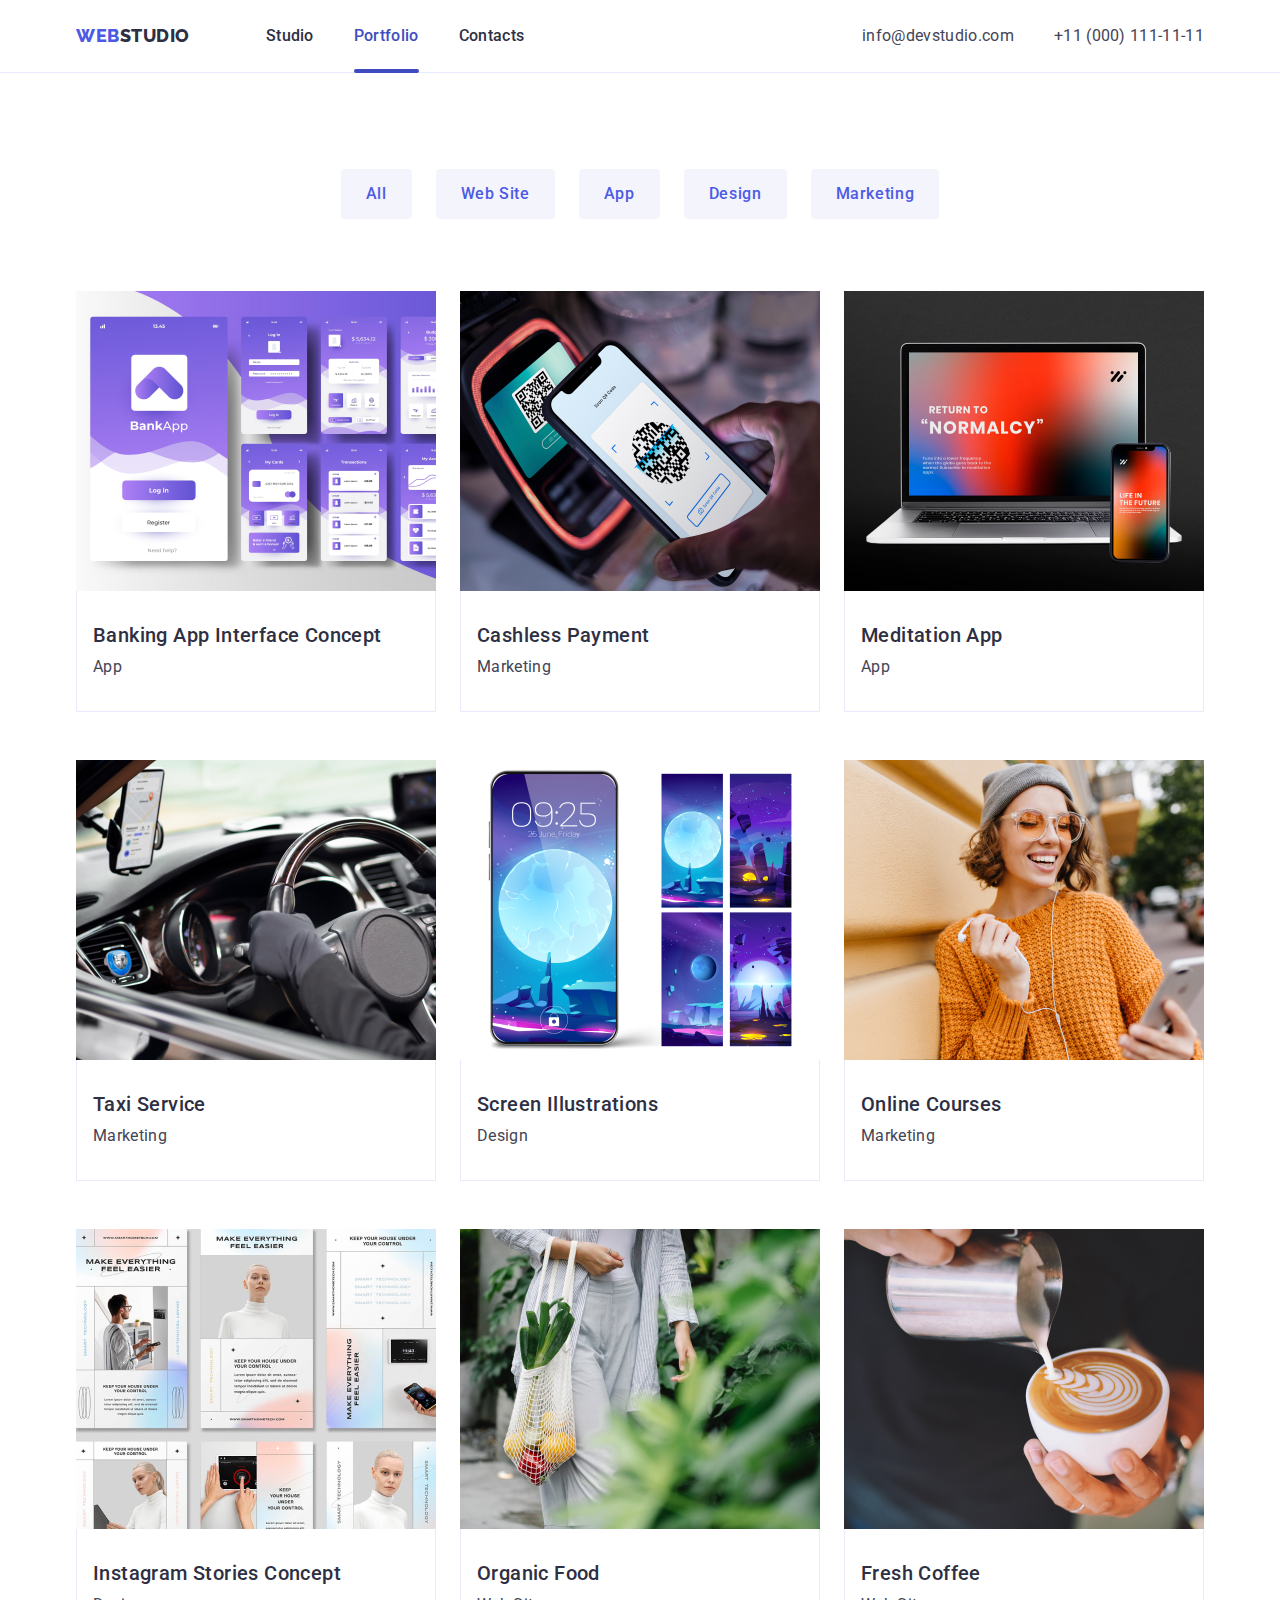
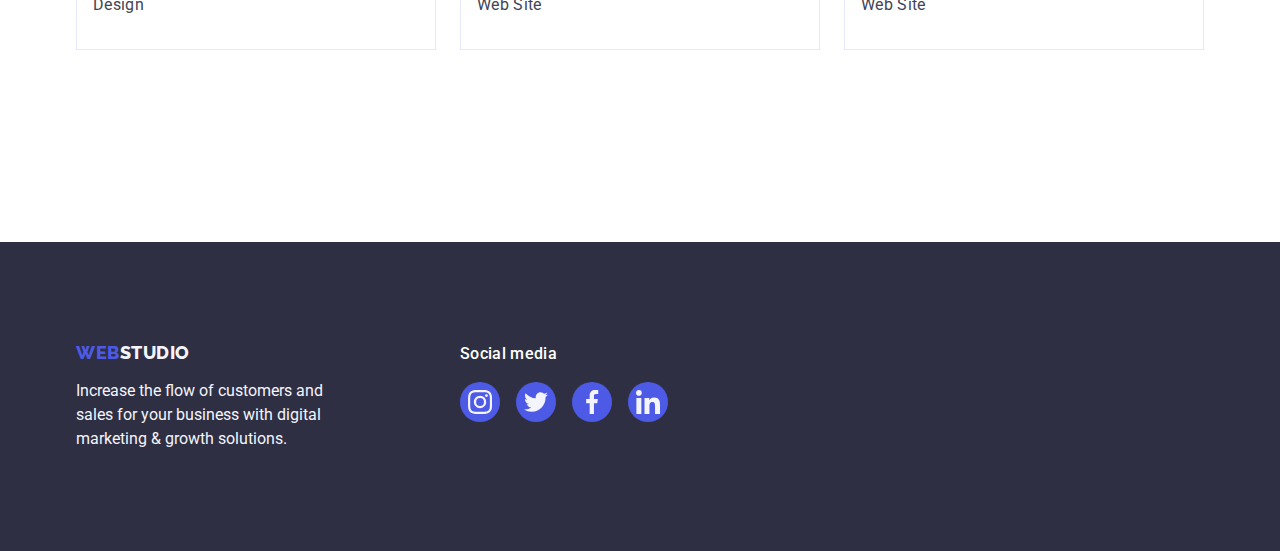
==== portfolio.html @ 9b905c75 "hw-6" ====
<!DOCTYPE html>
<html lang="en">
<head>
    <meta charset="UTF-8">
    <meta http-equiv="X-UA-Compatible" content="IE=edge">
    <meta name="viewport" content="width=device-width, initial-scale=1.0">
    <link rel="preconnect" href="https://fonts.googleapis.com">
    <link rel="preconnect" href="https://fonts.gstatic.com" crossorigin>
    <link href="https://fonts.googleapis.com/css2?family=Raleway:wght@800&family=Roboto:wght@400;500;700;900&display=swap"
        rel="stylesheet">
        <link rel="stylesheet" href="https://cdn.jsdelivr.net/npm/modern-normalize@1.1.0/modern-normalize.min.css">
    <link rel="stylesheet" href="./css/styles.css">
    <title>WebStudio</title>
</head>
<body class="body-class">
        <header class="header-portfolio">
            <div class="div-portfolio container">
            <nav class="nav-portfolio">
            <a class="logo link logo-portfolio" href="./index.html"> Web<span class="span-portfolio">Studio</span></a>
            <ul class="list link menu-nav">
                <li><a class="nav-link link" href="./index.html">Studio</a></li>
                <li><a class="nav-link link current" href="./portfolio.html">Portfolio</a></li>
                <li><a class="nav-link link" href="">Contacts</a></li>
            </ul>
            </nav>
        <address class="address">
            <ul class="list address-link">
                <li>
                    <a href="mailto:info@devstudio.com" class="test-link list link">info@devstudio.com</a>
                </li>
                <li>
                    <a href="tel:+110001111111" class="test-link list link">+11 (000) 111-11-11</a>
                </li>
            </ul>
        </address>
        </div>
        </header>

        <main>

            <!-- секція-->
            <section class="section-portfolio">
                <div class="container">
                <h1 hidden>portfolio</h1>
                <ul class="list portfolio-menu-one ">
                    <li>
                        <button type="button" class="button-button">All</button>
                    </li>
                    <li>
                        <button type="button" class="button-button">Web Site</button>
                    </li>
                    <li>
                        <button type="button" class="button-button">App</button>
                    </li>
                    <li>
                        <button type="button" class="button-button">Design</button>
                    </li>
                    <li>
                        <button type="button" class="button-button">Marketing</button>
                    </li>

                </ul>

            <ul class="list portfolio-menu">

               <li class="portfolio-list">
                <a href="" class="link portfolio-link">
            <div class="wraper-overlav">
                <img src="./images/banking.jpg" alt="banking">
                <p class="overlav">
                    14 Stylish and User-Friendly App Design Concepts · Task Manager App · Calorie Tracker App · Exotic Fruit
                    Ecommerce App ·
                    Cloud Storage App
                </p>
            </div>
            <div class="portfolio-div ">
                <h2 class="body">Banking App Interface Concept</h2>
                <p class="text-class">App</p>
            </div>
                </a>
                </li>

                <li class="portfolio-list">
                <a href="" class="link portfolio-link">
            <div class="wraper-overlav">
                <img src="./images/cashless.jpg" alt="cashless">
                    <p class="overlav">
                        14 Stylish and User-Friendly App Design Concepts · Task Manager App · Calorie Tracker App · Exotic Fruit
                        Ecommerce App ·
                        Cloud Storage App
                    </p>
            </div>
            <div class="portfolio-div ">
                <h2 class="body">Cashless Payment</h2>
                <p class="text-class">Marketing</p>
            </div>
                </a>
                </li>

                <li class="portfolio-list">
                <a href="" class="link portfolio-link">
            <div class="wraper-overlav">
                <img src="./images/meditation.jpg" alt="meditation">
                <p class="overlav">
                    14 Stylish and User-Friendly App Design Concepts · Task Manager App · Calorie Tracker App · Exotic Fruit
                    Ecommerce App ·
                    Cloud Storage App
                </p>
            </div>
            <div class="portfolio-div ">
                <h2 class="body">Meditation App</h2>
                <p class="text-class">App</p>
            </div>
                </a>
                </li>

                <li class="portfolio-list">
                <a href="" class="link portfolio-link">
            <div class="wraper-overlav">
                <img src="./images/taxi.jpg" alt="taxi">
                <p class="overlav">
                    14 Stylish and User-Friendly App Design Concepts · Task Manager App · Calorie Tracker App · Exotic Fruit
                    Ecommerce App ·
                    Cloud Storage App
                </p>
            </div>
            <div class="portfolio-div">
                <h2 class="body">Taxi Service</h2>
                <p class="text-class">Marketing</p>
            </div>
                </a>
                </li>

                <li class="portfolio-list">
                <a href="" class="link portfolio-link">
            <div class="wraper-overlav">
                <img src="./images/screen.jpg" alt="screen">
                <p class="overlav">
                    14 Stylish and User-Friendly App Design Concepts · Task Manager App · Calorie Tracker App · Exotic Fruit
                    Ecommerce App ·
                    Cloud Storage App
                </p>
            </div>
            <div class="portfolio-div">
                <h2 class="body">Screen Illustrations</h2>
                <p class="text-class">Design</p>
            </div>
                </a>
                </li>

                <li class="portfolio-list">
                <a href="" class="link portfolio-link">
            <div class="wraper-overlav">
                <img src="./images/online.jpg" alt="online">
                <p class="overlav">
                    14 Stylish and User-Friendly App Design Concepts · Task Manager App · Calorie Tracker App · Exotic Fruit
                    Ecommerce App ·
                    Cloud Storage App
                </p>
            </div>
            <div class="portfolio-div">
                <h2 class="body">Online Courses</h2>
                <p class="text-class">Marketing</p>
            </div>
                </a>
                </li>

                <li class="portfolio-list">
                <a href="" class="link portfolio-link">
            <div class="wraper-overlav">
                <img src="./images/instagram.jpg" alt="instagram">
                <p class="overlav">
                    14 Stylish and User-Friendly App Design Concepts · Task Manager App · Calorie Tracker App · Exotic Fruit
                    Ecommerce App ·
                    Cloud Storage App
                </p>
            </div>
            <div class="portfolio-div">
                <h2 class="body">Instagram Stories Concept</h2>
                <p class="text-class">Design</p>
            </div>
                </a>
                </li>

                <li class="portfolio-list">
                <a href="" class="link portfolio-link">
            <div class="wraper-overlav">
                <img src="./images/organic.jpg" alt="cashless">
                <p class="overlav">
                    14 Stylish and User-Friendly App Design Concepts · Task Manager App · Calorie Tracker App · Exotic Fruit
                    Ecommerce App ·
                    Cloud Storage App
                </p>
            </div>
            <div class="portfolio-div">
                <h2 class="body">Organic Food</h2>
                <p class="text-class">Web Site</p>
            </div>
                </a>
                </li>

                <li class="portfolio-list">
                <a href="" class="link portfolio-link">
            <div class="wraper-overlav">
                <img src="./images/coffee.jpg" alt="coffee">
                <p class="overlav">
                    14 Stylish and User-Friendly App Design Concepts · Task Manager App · Calorie Tracker App · Exotic Fruit
                    Ecommerce App ·
                    Cloud Storage App
                </p>
            </div>
            <div class="portfolio-div">
                <h2 class="body">Fresh Coffee</h2>
                <p class="text-class">Web Site</p>
            </div>
                </a>
                </li>

            </ul>

        </div>
        </section>
        </main>

        <!-- футер-->

<footer class="footer">
    <div class="container footer-text">
        <div class="footer-div">
            <a href="./index.html" class="logo link end">Web<span class="span">Studio</span></a>
            <p class="paragraph-footer">
                Increase the flow of customers and sales for your business with digital marketing & growth solutions.
            </p>
        </div>

        <div>
            <p class="media-text">Social media</p>
            <ul class="ellipse-media list">
                <li class="ellipse-list">
                    <a href="" class="ellipse-aa">
                        <svg class="svg-ellipse" width="24" height="24">
                            <use href="./images/icons.svg#icon-instagram-2"></use>
                        </svg>
                    </a>
                </li>
                <li class="ellipse-list">
                    <a href="" class="ellipse-aa">
                        <svg class="svg-ellipse" width="24" height="24">
                            <use href="./images/icons.svg#icon-twitter-1"></use>
                        </svg>
                    </a>
                </li>
                <li class="ellipse-list">
                    <a href="" class="ellipse-aa">
                        <svg class="svg-ellipse" width="24" height="24">
                            <use href="./images/icons.svg#icon-facebook-1"></use>
                        </svg>
                    </a>
                </li>
                <li class="ellipse-list">
                    <a href="" class="ellipse-aa">
                        <svg class="svg-ellipse" width="24" height="24">
                            <use href="./images/icons.svg#icon-linkedin-1"></use>
                        </svg>
                    </a>
                </li>
            </ul>
        </div>

    </div>
</footer>



</body>
</html>
---- css/styles.css ----
:root{
        --primary-brand: #4D5AE5;
        --presse-state: #404BBF;
        --dark: #2E2F42;
        --success: #31D0AA;
        --text: #434455;
        --subtle-text: #8E8F99;
        --accent: #E7E9FC;
        --light: #F4F4FD;
        --modal-overlay: #2E2F42;
        --hero-background: #2E2F42;
        --white-background: #FFFFFF;
        --modal-background: #FCFCFC;
        --border:#e7e9fc;
        --fill:currentColor;
        --color: #FFFFFF;


        --anim-fast: 250ms, cubic-bezier(0.4, 0, 0.2, 1);
        --header-idx: 100;



}
img {
    display: block;
    max-width: 100%;
    height: auto;
    
    
}
 svg{
    width: 64;
    height: 64;
 }

h1, h2, h3, h4, h5, h6, p {
    margin: 0%;
}

body {
font-family: "Roboto", sans-serif;
color: var(--text);
background-color: var(--white-background);
}

.header{
    border-bottom: 1px solid #e7e9fc; 
    box-shadow: 0px 2px 1px rgba(46, 47, 66, 0.08),
            0px 1px 1px rgba(46, 47, 66, 0.16),
            0px 1px 6px rgba(46, 47, 66, 0.08);
}
.div{
    display: flex;
    align-items: center;
}
.container{
   
    padding: 0 15px;
    margin: 0 auto;
    width: 1158px;
   
}

ul {

    padding-left: 0%;
    margin: 0;
    margin-right: 0;
}
 nav{
    display: flex;
    align-items: center;
}
.menu-nav{
    display: flex;
    gap: 40px;

}
.link {
text-decoration: none;
}


.test-link {
font-style: normal;
line-height: 1.5;
letter-spacing: 0.02em;
color: var(--text);
transition: color var(--anim-fast);
}

 .test-link:focus {
    color: var(--presse-state);
 }

.test-link:hover { 
    color: var(--presse-state);
}
.list {
list-style: none;
}

.logo {
font-family: "Raleway", sans-serif;
font-weight: 800;
font-size: 18px;
line-height: 1.17;
letter-spacing: 0.03em;
text-transform: uppercase;
color: var(--primary-brand);
margin-right: 76px;

}

.address {
    font-style: normal;
    margin-left: auto;
   

}
span {
    color: var(--modal-overlay);
}
.nav-link {
    font-weight: 500;
    font-size: 16px;
    line-height: 1.5;
    letter-spacing: 0.02em;
    color: var(--modal-overlay);
    padding: 24px 0;
    display: block;
    transition: color var(--anim-fast);
    position: relative;

   
}

.nav-link:hover{
    color: var(--presse-state);
    }
.nav-link:focus {
    color: var(--presse-state);
   }
   .current{
    color: var(--presse-state);
   }
.current::after {
    content: " ";
    width: 100%;
    height: 4px;
    background-color: var(--presse-state);
    position: absolute;
    border-radius: 2px;
    left: 0px;
    bottom: -1px;
}

.address-link{
    display: flex;
    gap: 40px;
}
.visually-hidden {
    position: absolute;
    width: 1px;
    height: 1px;
    margin: -1px;
    border: 0;
    padding: 0;

    white-space: nowrap;
    clip-path: inset(100%);
    clip: rect(0 0 0 0);
    overflow: hidden;
}

/* Section 1 */

.section {
    padding: 188px 0;
    max-width: 100%;
    background-repeat: no-repeat;
    background-position: center;
    background-size: cover;
    background-color: var(--hero-background);
    background-image: linear-gradient(rgba(46, 47, 66, 0.7), rgba(46, 47, 66, 0.7)), url(../images/people/people.jpg);
   
    
}

.text {
    font-size: 56px;
    line-height: 1.07;
    text-align: center;
    letter-spacing: 0.02em;
    color: var(--white-background);
    max-width: 496px;
    margin-left: auto;
    margin-right: auto;
    margin-bottom: 48px;

}
.button{
    background-color: var(--primary-brand);
    font-family: "Roboto", sans-serif;
    font-weight: 500;
    font-size: 16px;
    line-height: 1.5;
    letter-spacing: 0.04em;
    color:var(--white-background);
    cursor: pointer;
    display: block;
    min-width: 169px;
    height: 56px;
    border: none;
    border-radius: 4px;
    margin-left: auto;
    margin-right: auto;
    transition: background-color var(--anim-fast);

    
    
}
.button:hover {
background-color: var(--presse-state);
}
.button:focus{
background-color: var(--presse-state);
}

/* Section 2 */

.strategy {
    display: flex;
    align-items: center;
    justify-content: center;
    height: 112px;
    background-color: #f4f4fd;
    border-radius: 4px;
    margin-bottom: 8px;
    

}


 
.studio{
    padding: 120px 0;   
}
.list-two{
    display: flex;
    gap: 24px;
}
 
  
.element-two{
    flex-basis: calc((100% - 3 * 24px) / 4);
}
 .title {
    font-weight: 500;
    font-size: 20px;
    line-height: 1.2;
    letter-spacing: 0.02em;
    color: var(--dark);
    margin-bottom: 8px;
    
 
 }

 .paragraph {
    font-size: 16px;
    line-height: 1.5;
    letter-spacing: 0.02em;
    color: var(--text);
    margin: 0;
 }
    
/* Section 3 */

.studio-three {
    padding-bottom: 120px;

}
.portfolio {
    font-size: 36px;
    line-height: 1.11;
    text-align: center;
    letter-spacing: 0.02em;
    text-transform: capitalize;
    color: var(--dark);
    margin-bottom: 72px;
}
.list-three{
    display: flex;
    gap: 24px;
}
.element-three {
    width: calc((100% - 48px) / 3);
}
/* Section 4 */

.contacts{
    background-color: var(--light);
    padding: 120px 0;   
    box-shadow: 0px 1px 6px rgba(46, 47, 66, 0.08),
            0px 1px 1px rgba(46, 47, 66, 0.16),
            0px 2px 1px rgba(46, 47, 66, 0.08);
    border-radius: 0px 0px 4px 4px;
    
}
.list-four{
    display: flex;
    gap: 24px;
    
}
.team {
    background-color: var(--white-background);
    width: calc((100% - 72px) / 4);
    border-radius: 0px 0px 4px 4px;
    box-shadow: 0px 1px 6px rgba(46, 47, 66, 0.08),
            0px 1px 1px rgba(46, 47, 66, 0.16),
            0px 2px 1px rgba(46, 47, 66, 0.08);
}
.employee{
    padding: 32px 16px;
    border-radius: 0px 0px 4px 4px;
    text-align: center;
    padding: 32px 0;

}
.paragraph-contacts {
    font-size: 16px;
    line-height: 1.5;
    letter-spacing: 0.02em;
    color: var(--text);
    text-align: center;
    margin-bottom: 8px;
}

.ellipse {
    display: flex;
    justify-content: center;
    gap: 24px;

}
.ellipse-list{
    width: 40px;
    height: 40px;

}
.ellipse-a{
    width: 100%;
    height: 100%;
    background-color:var(--primary-brand);
    border-radius: 50%;
    display: flex;
    align-items: center;
    justify-content: center;
    transition: background-color var(--anim-fast);
}
.ellipse-a:hover{
    background-color: #404bbf;
}
.ellipse-a:focus{
    background-color: #404bbf;

}
.svg-ellipse{
    fill:var(--light)
}
/* section 5*/

.section-customers{
    padding-top: 120px;
    padding-bottom: 120px;
}
.container-list{
    display: flex;
    gap: 24px;

}
.element-customers{
    width: calc((100% - 120px) / 6);
    height: 88px;

}
.customers{
    font-size: 36px;
    line-height: 1.1;
    color: var(--modal-overlay);
    margin-bottom: 72px;
    text-align: center;
}
.customers-link{
    width: 100%;
    height: 100%;
    border: 1px solid #8e8f99;
    border-radius: 4px;
    display: flex;
    align-items: center;
    justify-content: center;
    color: var(--subtle-text);
    transition: color var(--anim-fast), color var(--anim-fast);

}
.customers-link:hover {
    border-color: #404bbf;
    color: #404bbf;
    
}
.customers-link:focus {
    border-color: #404bbf;
    color: #404bbf;
    
    

}
.customers-svg{
    fill: var(--fill)
}
/* footer*/

footer{
    background-color: var(--hero-background);
    padding: 100px 0;
}
.footer-div{

margin-right: 120px;
}
.footer-text{
   
    display: flex;
    align-items: baseline;

   
    
}
.span{
    color:var(--light)
}
.end {
    display: inline-block;
    margin-bottom: 16px;
    
}
.paragraph-footer{
    max-width: 264px;
    color: var(--light);
    line-height: 24px;
}
   
.media-text{
    font-weight: 500;
    font-size: 16px;
    line-height: 1.5;
    letter-spacing: 0.02em;
    color: var(--color);
    margin-bottom: 16px;
}
.media-list{
    display: flex;
    gap: 16px;

}
.media-element{
    width: 40px;
    height: 40px;
}
.ellipse-media {
    display: flex;
    justify-content: center;
    gap: 16px;
}
.ellipse-aa {
    width: 100%;
    height: 100%;
    background-color: var(--primary-brand);
    border-radius: 50%;
    display: flex;
    align-items: center;
    justify-content: center;
    transition: background-color var(--anim-fast);
}
.ellipse-aa:hover{
    background-color: #31d0aa;
}
.ellipse-aa:focus{
    background-color: #31d0aa;
}

/* portfolio*/

.body-class {
    font-family: "Roboto", sans-serif;
    color: #434455;
    background-color: #FFFFFF;

}

.list {
    list-style: none;
}

.link {
    text-decoration: none;
}
.header-portfolio{
    border-bottom: 1px solid #e7e9fc;
    


}
.div-portfolio{
    display: flex;
    align-items: center;
    margin-right: 0;
    margin: 0 auto;


}
.nav-portfolio{
    display: flex;
    align-items: center;

}
.logo-portfolio{
    margin-right: 76px;


}
.span-portfolio {
    color: #2e2f42;

}

/* section*/

.section-portfolio {
    padding: 96px 0 120px;
}
.odne-menu{
    gap: 24px;

}
.portfolio-menu-one{
    gap: 24px;
    display: flex;
    flex-wrap: wrap;
    justify-content: center;
    margin-bottom: 72px;
   

}

.portfolio-menu {
    display: flex;
    flex-wrap: wrap;
    gap: 24px;
    margin-bottom: 72px;
    justify-content: center;
    column-gap: 24px;
    row-gap: 48px;
   

}
.button-button {

    font-family: "Roboto", sans-serif;
    font-weight: 500;
    font-size: 16px;
    line-height: 1.5;
    letter-spacing: 0.04em;
    color: #4d5ae5;
    background-color: #F4F4FD;
    cursor: pointer;
    padding: 12px 24px;
    border: 1px solid var(--border);
    border-radius: 4px;
    transition: color var(--anim-fast),background-color var(--anim-fast),box-shadow 0px 3px 1px rgba(0, 0, 0, 0.1), 0px 2px 1px rgba(0, 0, 0, 0.08), 0px 2px 2px rgba(0, 0, 0, 0.12); border: 1px solid transparent; ;
    
}

.button-button:hover {
    color: #FFFFFF;
    background-color: #404BBF;
    border: 1px solid transparent;
    box-shadow: 0px 3px 1px rgba(0, 0, 0, 0.1),
        0px 2px 1px rgba(0, 0, 0, 0.08),
        0px 2px 2px rgba(0, 0, 0, 0.12);

}

.button-button:focus {
    color: #FFFFFF;
    background-color: #404BBF;
    border: 1px solid transparent;
    box-shadow: 0px 3px 1px rgba(0, 0, 0, 0.1),
            0px 2px 1px rgba(0, 0, 0, 0.08),
            0px 2px 2px rgba(0, 0, 0, 0.12);


}
.portfolio-link{
    display: block;
    

}
.portfolio-link:hover{
    box-shadow: 0px 1px 6px rgba(46, 47, 66, 0.08),
            0px 1px 1px rgba(46, 47, 66, 0.16),
            0px 2px 1px rgba(46, 47, 66, 0.08);

}
.portfolio-link:focus{
    box-shadow: 0px 1px 6px rgba(46, 47, 66, 0.08),
        0px 1px 1px rgba(46, 47, 66, 0.16),
        0px 2px 1px rgba(46, 47, 66, 0.08);
}


.portfolio-list {
    width: calc((100% - 48px) / 3);
    position: relative;

}


.fishnet {
    display: flex;
    flex-wrap: wrap;
    column-gap: 24px;
    row-gap: 48px;
}

.portfolio-div{
    padding: 32px 16px;
    border: 1px solid var(--border);
    border-top: none;
    margin: 0;
    
}

.body {

    font-weight: 500;
    font-size: 20px;
    line-height: 1.2;
    letter-spacing: 0.02em;
    color: var(--modal-overlay);
    margin-bottom: 8px;
  

}

.text-class {

    font-size: 16px;
    line-height: 1.5;
    letter-spacing: 0.02em;
    color: #434455;
    margin: 0;
}

/*overlav*/


.overlav{
    position: absolute;
    width: 100%;
    height: 100%;
    left: 0px;
    top: 0px;

    font-family: 'Roboto';
    font-style: normal;
    font-weight: 400;
    font-size: 16px;
    line-height: 24px;
    color: #F4F4FD;

    background: #4D5AE5;
    
    mix-blend-mode: normal;
    
    transform: translate(0,100%);
    transition: transform 250ms linear;
    padding-top: 40px; 
    padding-bottom: 32px;
    padding-left: 32px;
    
    
    }
        
.wraper-overlav{
position: relative;
overflow: hidden;

}

.portfolio-link:hover .overlav {
    transform: translate(0, 0);
   
}
.portfolio-link:focus .overlav {
    transform: translate(0, 0);
  

}

/*modal-window*/



.backdrop{
    position: fixed;
    left: 0px;
    z-index: var(--header-idx);
    top: 0px;
    right: 0px;
    bottom: 0px;
    background: rgba(46, 47, 66, 0.4);
    transition-property: visibility, opacity;
    transition-duration: var(--anim-fast);
    transition-timing-function: cubic-bezier(0.4, 0, 0.2, 1);

}
.backdrop.is-hidden{
    visibility:hidden;
    opacity:0;
    pointer-events:none;


}


.modal{
    position: absolute;
    left: 50%;
    top: 50%;
    transform: translate(-50%, -50%);

    width: 408px;
    height: 584px;

    background: #FCFCFC;
    box-shadow: 0px 1px 1px rgba(0, 0, 0, 0.14), 0px 1px 3px rgba(0, 0, 0, 0.12), 0px 2px 1px rgba(0, 0, 0, 0.2);
    border-radius: 4px;
    overflow: hidden;
    

}
.modal-button{
    display: flex;
    align-items: center;
    justify-content: center;
    padding: 8px;
    position: absolute;
    margin-left: auto;
    top: 24px;
    right: 24px;
    border-radius: 50%;
    background: #E7E9FC;
    border: 1px solid rgba(0, 0, 0, 0.1);
    box-sizing: border-box;
    cursor: pointer;
    transition-property: background-color,;
    transition: background-color var(--presse-state);color: var(--color);;
    color: var(--hero-background);
    
    transition-property: visibility, opacity;
        transition-duration: var(--anim-fast);
        transition-timing-function: cubic-bezier(0.4, 0, 0.2, 1);
    
    }
    

.modal-icons{
    
    width: 8px;
    height: 8px;
    fill: currentColor;
}

.modal-button:hover {
    color: var(--color);
    background-color: var(--presse-state);
    
    
}

.modal-button:focus {
    color: var(--color);
    background-color: var(--presse-state);
    
}
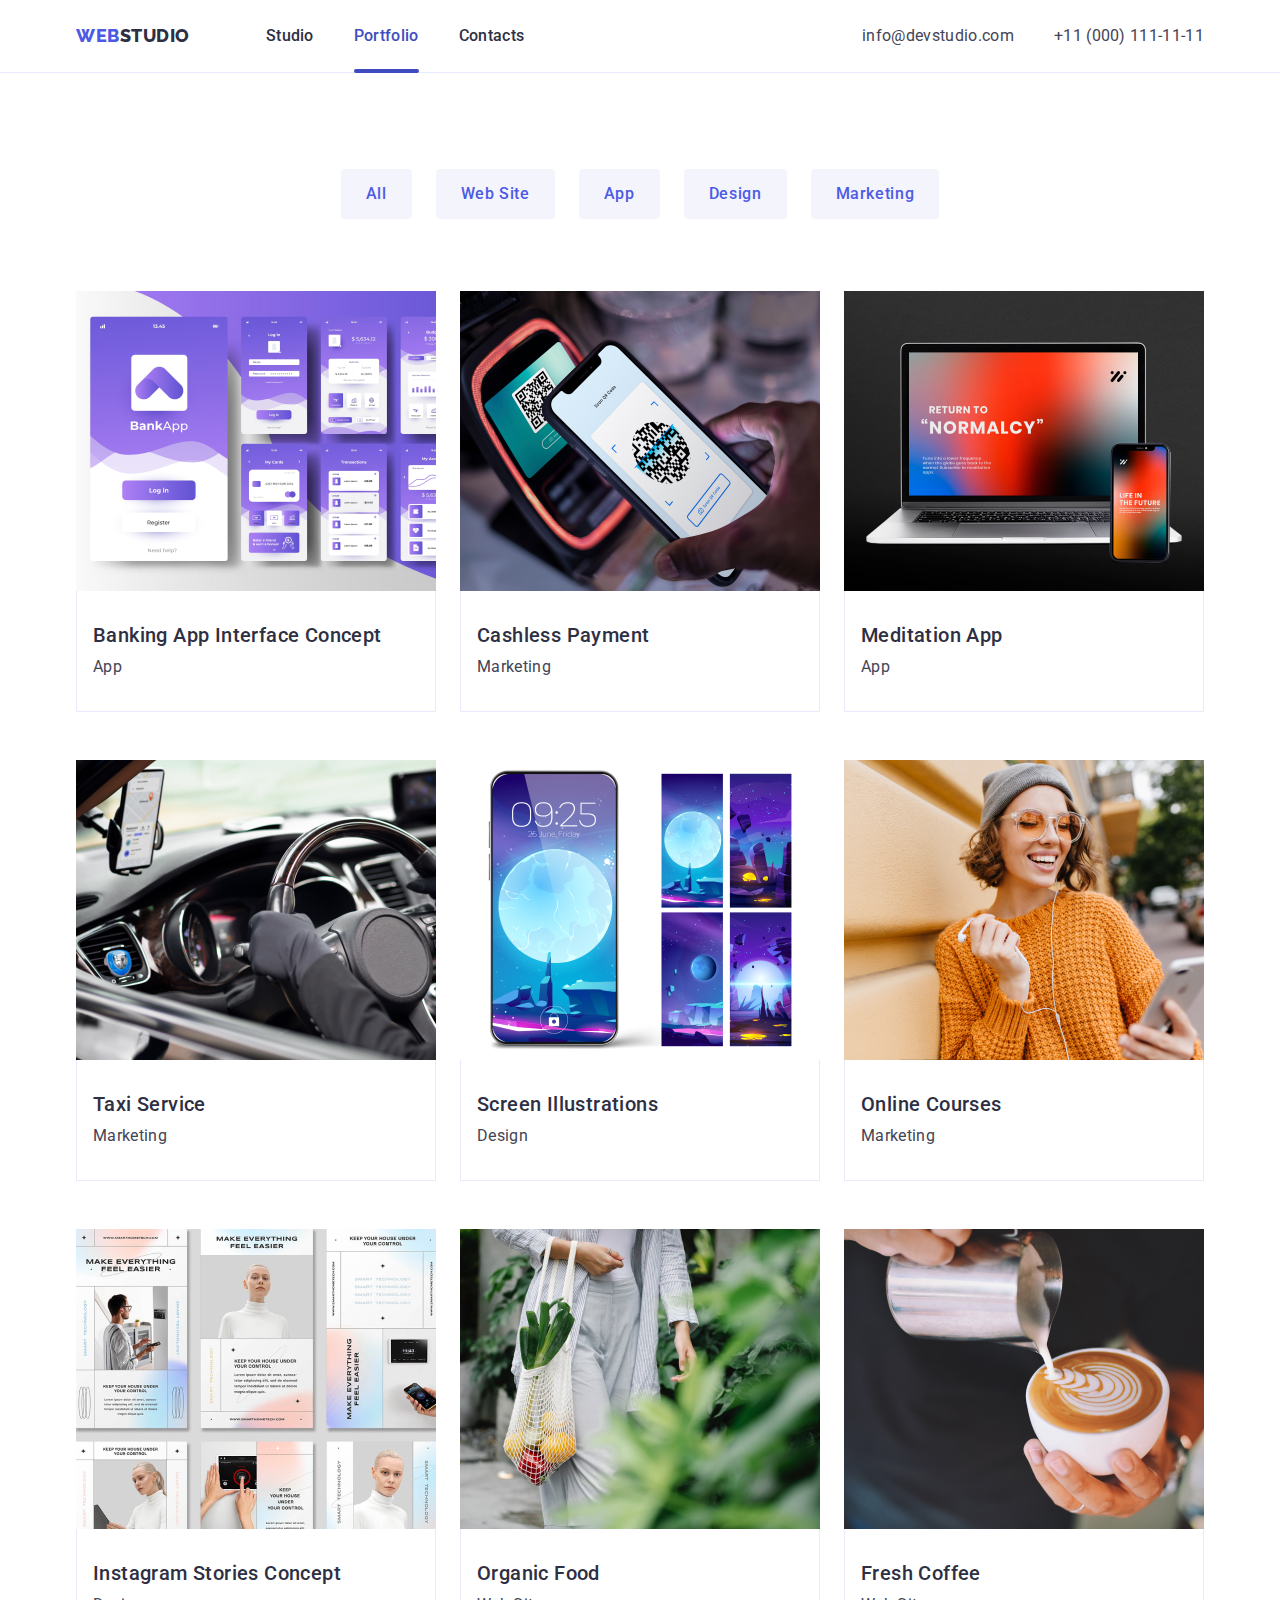
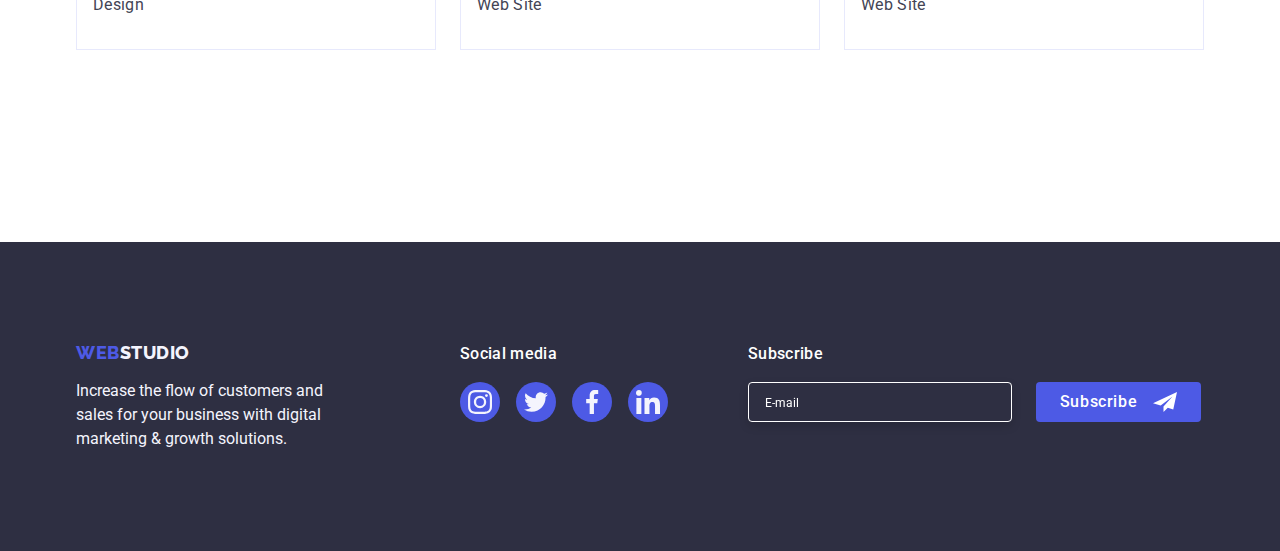
==== commit 2d02adc3: "Update portfolio.html" ====
--- a/portfolio.html
+++ b/portfolio.html
@@ -266,6 +266,19 @@
                 </li>
             </ul>
         </div>
+        <div class="subscribe-div-footer">
+        <p class="subscribe">Subscribe</p>
+        <form class="form-footer" action="">
+            <label for="Subscribe"></label>
+            <input id="email" class="input-subscribe" type="email" name="email" placeholder="E-mail">
+        
+            <button class="button-subscribe" type="submit">Subscribe
+                <svg class="" width="24" height="24">
+                    <use href="./images/icons.svg#icon-Frame-3"></use>
+                </svg>
+            </button>
+        </form>
+        </div>
 
     </div>
 </footer>
--- a/css/styles.css
+++ b/css/styles.css
@@ -19,6 +19,8 @@
         --anim-fast: 250ms, cubic-bezier(0.4, 0, 0.2, 1);
         --header-idx: 100;
 
+        --transition-duration: 250ms;
+        --transition-timing-function: cubic-bezier(0.4, 0, 0.2, 1);
 
 
 }
@@ -223,9 +225,11 @@
 }
 .button:hover {
 background-color: var(--presse-state);
+transition-timing-function: cubic-bezier(0.4, 0, 0.2, 1);
 }
 .button:focus{
 background-color: var(--presse-state);
+transition-timing-function: cubic-bezier(0.4, 0, 0.2, 1);
 }
 
 /* Section 2 */
@@ -242,8 +246,6 @@
 
 }
 
-
- 
 .studio{
     padding: 120px 0;   
 }
@@ -252,7 +254,6 @@
     gap: 24px;
 }
  
-  
 .element-two{
     flex-basis: calc((100% - 3 * 24px) / 4);
 }
@@ -431,10 +432,7 @@
 .footer-text{
    
     display: flex;
-    align-items: baseline;
-
-   
-    
+    align-items: baseline;   
 }
 .span{
     color:var(--light)
@@ -489,6 +487,81 @@
     background-color: #31d0aa;
 }
 
+/*form-footer*/
+
+.subscribe-div-footer{
+    width: 453px;
+    height: 80px;
+    margin-left: 80px;
+}
+
+.form-footer{
+display: flex;
+align-items: center;
+justify-content: left;
+
+}
+.subscribe{
+font-weight: 500;
+font-size: 16px;
+text-decoration: none;
+line-height: 1.5;
+letter-spacing: 0.02em;
+font-style: normal;
+color: var(--color);
+margin-bottom: 16px;
+}
+
+
+.input-subscribe{
+    width: 264px;
+    height: 40px;
+    padding-left: 16px;
+    color: var(--color);
+    background-color: var(--dark);
+    filter: drop-shadow(0px 4px 4px rgba(0, 0, 0, 0.15));
+    border-radius: 4px;
+    border: 1px solid var(--color)
+    
+}
+.input-subscribe::placeholder {
+    color: var(--color);
+    font-family: 'Roboto';
+    font-style: normal;
+    font-weight: 400;
+    font-size: 12px;
+    line-height: 24px;
+}
+
+.button-subscribe{
+    display: flex;
+    align-items: center;
+    justify-content: center;
+    font-weight: 500;
+    font-size: 16px;
+    line-height: 1.5;
+    letter-spacing: 0.04em;
+    gap: 16px;
+    width: 165px;
+    height: 40px;
+    color: var(--color);
+    background: var(--primary-brand);
+    margin-left: 24px;
+    border-radius: 4px;
+    cursor: pointer;
+    border-color: transparent;
+    transition: background-color var(--transition-duration) var(--transition-timing-function);
+    
+}
+.button-subscribe:hover{
+background-color: var(--presse-state);
+}
+
+.button-subscribe:focus{
+background-color: var(--presse-state);
+}
+
+
 /* portfolio*/
 
 .body-class {
@@ -516,8 +589,6 @@
     align-items: center;
     margin-right: 0;
     margin: 0 auto;
-
-
 }
 .nav-portfolio{
     display: flex;
@@ -747,6 +818,11 @@
     box-shadow: 0px 1px 1px rgba(0, 0, 0, 0.14), 0px 1px 3px rgba(0, 0, 0, 0.12), 0px 2px 1px rgba(0, 0, 0, 0.2);
     border-radius: 4px;
     overflow: hidden;
+
+    padding-left: 24px;
+    padding-right: 24px;
+    padding-top: 72px;
+    padding-bottom: 16px;
     
 
 }
@@ -769,8 +845,8 @@
     color: var(--hero-background);
     
     transition-property: visibility, opacity;
-        transition-duration: var(--anim-fast);
-        transition-timing-function: cubic-bezier(0.4, 0, 0.2, 1);
+    transition-duration: var(--anim-fast);
+    transition-timing-function: cubic-bezier(0.4, 0, 0.2, 1);
     
     }
     
@@ -794,3 +870,160 @@
     background-color: var(--presse-state);
     
 }
+
+/* Form */
+.form-text{
+    font-family: 'Roboto';
+    font-style: normal;
+    font-weight: 500;
+    font-size: 16px;
+    line-height: 24px;
+    text-align: center;
+    letter-spacing: 0.02em;
+    margin-bottom: 16px;
+    
+
+}
+
+.form{
+    margin-left: auto;
+    margin-right: auto;
+
+}
+.form-field{
+    display: flex;
+    flex-direction: column;
+    margin-bottom: 8px;
+    border-radius: 4px;
+    position: relative;
+   
+
+}
+.label-form{
+    margin-bottom: 4px;
+    font-family: 'Roboto';
+    font-style: normal;
+    font-weight: 400;
+    font-size: 12px;
+    line-height: 14px;
+    letter-spacing: 0.04em;
+    color: #8E8F99;
+    
+}
+.form-link{
+    font-family: 'Roboto';
+    font-style: normal;
+    font-weight: 400;
+    font-size: 12px;
+    line-height: 14px;
+    letter-spacing: 0.04em;
+    flex: none;
+    order: 1;
+    flex-grow: 0;
+    color: #8E8F99;
+
+}
+.form-link:hover {
+    color: var(--primary-brand);
+ }
+.form-link:focus {
+    color: var(--primary-brand);
+}
+.form-field input{
+    margin: 0;
+}
+.form-field::placeholder {
+
+
+    
+}
+.textarea {
+    resize: none;
+    height: 120px;
+}
+.textarea::placeholder {
+    position: absolute;
+    left: 16px;
+    top: 8px;
+   
+
+}
+.input{
+    height: 40px;
+    padding-left: 38px;
+}
+
+.checkbox-checkbox {
+    appearance: none;
+    position: absolute;
+   
+    
+}
+.button-send{
+    cursor: pointer;
+    display: block;
+
+    min-width: 169px;
+    height: 56px;
+    border: none;
+    margin-left: auto;
+    margin-right: auto;
+
+    box-shadow: 0px 4px 4px rgba(0, 0, 0, 0.15);
+    border-radius: 4px;
+    background-color: var(--primary-brand);
+    color: var(--white-background);
+    transition: background-color var(--anim-fast);
+}
+.button-send:hover{
+    background-color: var(--presse-state);
+}
+.button-send:focus{
+    background-color: var(--presse-state);
+}
+.Send{
+    margin-top: 24px;
+    margin-bottom: 24px;
+}
+
+.form-icons{
+   position: absolute;
+   top: 50%;
+   left: 19px;
+   transform: translate(0, -50%);
+}
+.input:focus + .form-icons{
+    fill: var(--primary-brand);
+}
+.label-text {
+    margin-bottom: 4px;
+    font-family: 'Roboto';
+    font-style: normal;
+    font-weight: 400;
+    font-size: 12px;
+    line-height: 14px;
+    letter-spacing: 0.04em;
+    color: #8E8F99;
+}
+.label-checkbox::before{
+    display:inline-block;
+    width: 16px;
+    height:16px;
+    border: 1px solid rgba(46, 47, 66, 0.4);
+    border-radius: 2px;
+    content: " ";
+    cursor: pointer;
+    margin-right: 8px;
+    transform: translate(0, 24%);
+    
+    
+}
+
+.checkbox-checkbox:checked + .label-checkbox::before {
+    background-color: var(--presse-state);
+    
+}
+
+
+
+
